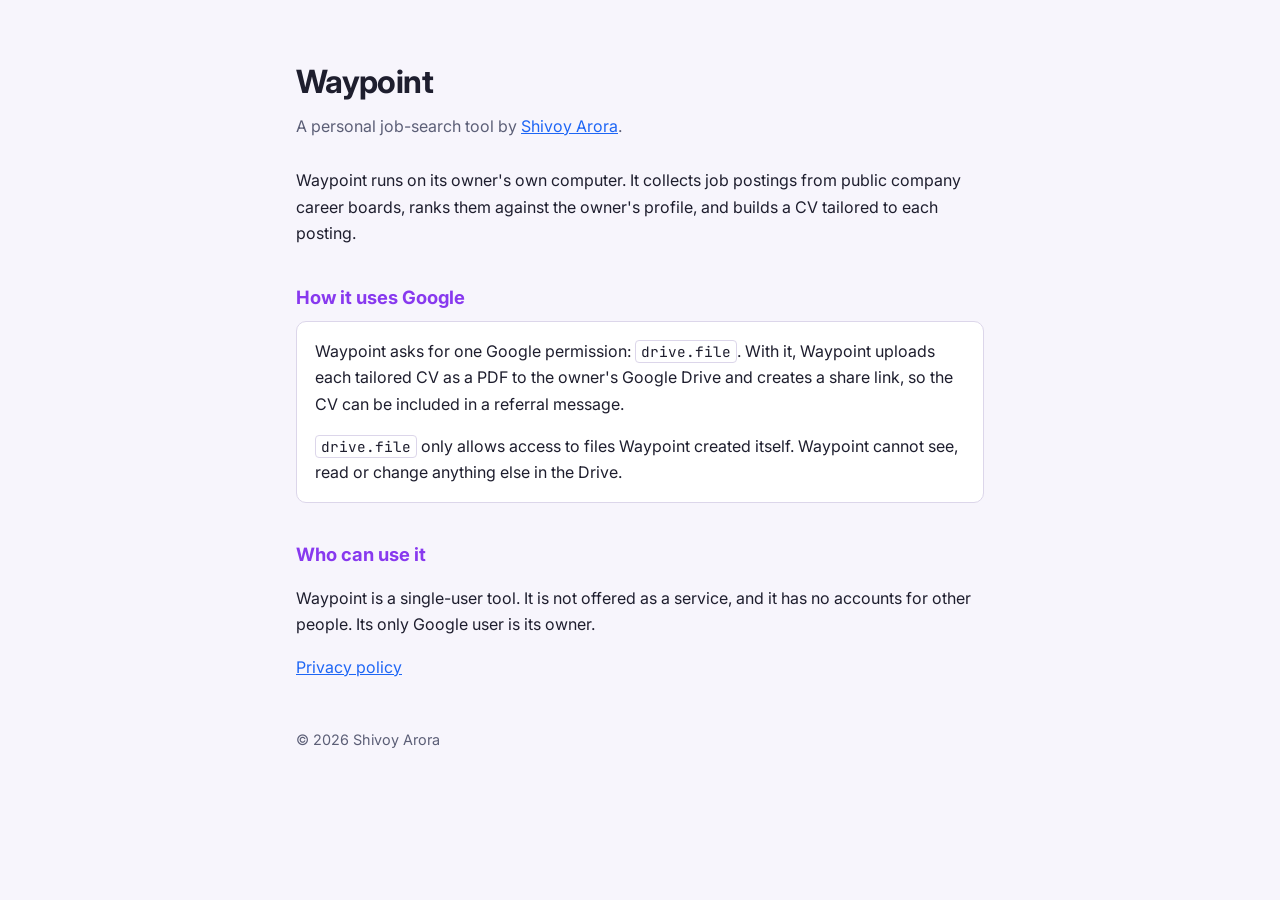
==== waypoint/index.html @ 2fb891a8 "Add Waypoint homepage and privacy policy for its Google OAuth consent screen" ====
<!DOCTYPE html>
<html lang="en">
<head>
<meta charset="utf-8">
<meta name="viewport" content="width=device-width, initial-scale=1">
<title>Waypoint</title>
<meta name="description" content="Waypoint is a personal, self-hosted job-search tool that tailors a CV to each posting and saves it to the owner's Google Drive.">
<link rel="icon" href="../favicon.svg" type="image/svg+xml">
<link href="https://fonts.googleapis.com/css2?family=Inter:wght@400;600;700&family=JetBrains+Mono&display=swap" rel="stylesheet">
<link rel="stylesheet" href="style.css">
</head>
<body>
<main>
  <h1>Waypoint</h1>
  <p class="sub">A personal job-search tool by <a href="https://arorashivoy.github.io/">Shivoy Arora</a>.</p>

  <p>Waypoint runs on its owner's own computer. It collects job postings from public company career boards,
  ranks them against the owner's profile, and builds a CV tailored to each posting.</p>

  <h2>How it uses Google</h2>
  <div class="card">
    <p style="margin-top:0">Waypoint asks for one Google permission: <code>drive.file</code>. With it, Waypoint uploads each
    tailored CV as a PDF to the owner's Google Drive and creates a share link, so the CV can be included in a
    referral message.</p>
    <p style="margin-bottom:0"><code>drive.file</code> only allows access to files Waypoint created itself. Waypoint cannot see,
    read or change anything else in the Drive.</p>
  </div>

  <h2>Who can use it</h2>
  <p>Waypoint is a single-user tool. It is not offered as a service, and it has no accounts for other people. Its
  only Google user is its owner.</p>

  <p><a href="privacy.html">Privacy policy</a></p>

  <footer>© 2026 Shivoy Arora</footer>
</main>
</body>
</html>
---- waypoint/style.css ----
:root {
  --bg: #1e1e2e; --surface: #262637; --border: #3a3a52;
  --text: #cdd6f4; --muted: #a6adc8; --accent: #cba6f7; --link: #89b4fa;
}
@media (prefers-color-scheme: light) {
  :root:not([data-theme="dark"]) {
    --bg: #f7f5fc; --surface: #ffffff; --border: #dcd6ea;
    --text: #1e1e2e; --muted: #5c5f77; --accent: #8839ef; --link: #1e66f5;
  }
}
* { box-sizing: border-box; }
body {
  margin: 0; background: var(--bg); color: var(--text);
  font: 16px/1.65 Inter, system-ui, -apple-system, sans-serif;
}
main { max-width: 720px; margin: 0 auto; padding: 56px 16px 80px; }
h1 { font-size: 2rem; letter-spacing: -0.02em; margin: 0 0 4px; }
h2 { font-size: 1.15rem; margin: 36px 0 8px; color: var(--accent); }
p, li { color: var(--text); }
.sub { color: var(--muted); margin: 0 0 28px; }
a { color: var(--link); }
code { font-family: "JetBrains Mono", ui-monospace, monospace; font-size: 0.9em; background: var(--surface); border: 1px solid var(--border); border-radius: 4px; padding: 1px 5px; }
.card { background: var(--surface); border: 1px solid var(--border); border-radius: 10px; padding: 16px 18px; }
footer { margin-top: 48px; color: var(--muted); font-size: 0.9rem; }
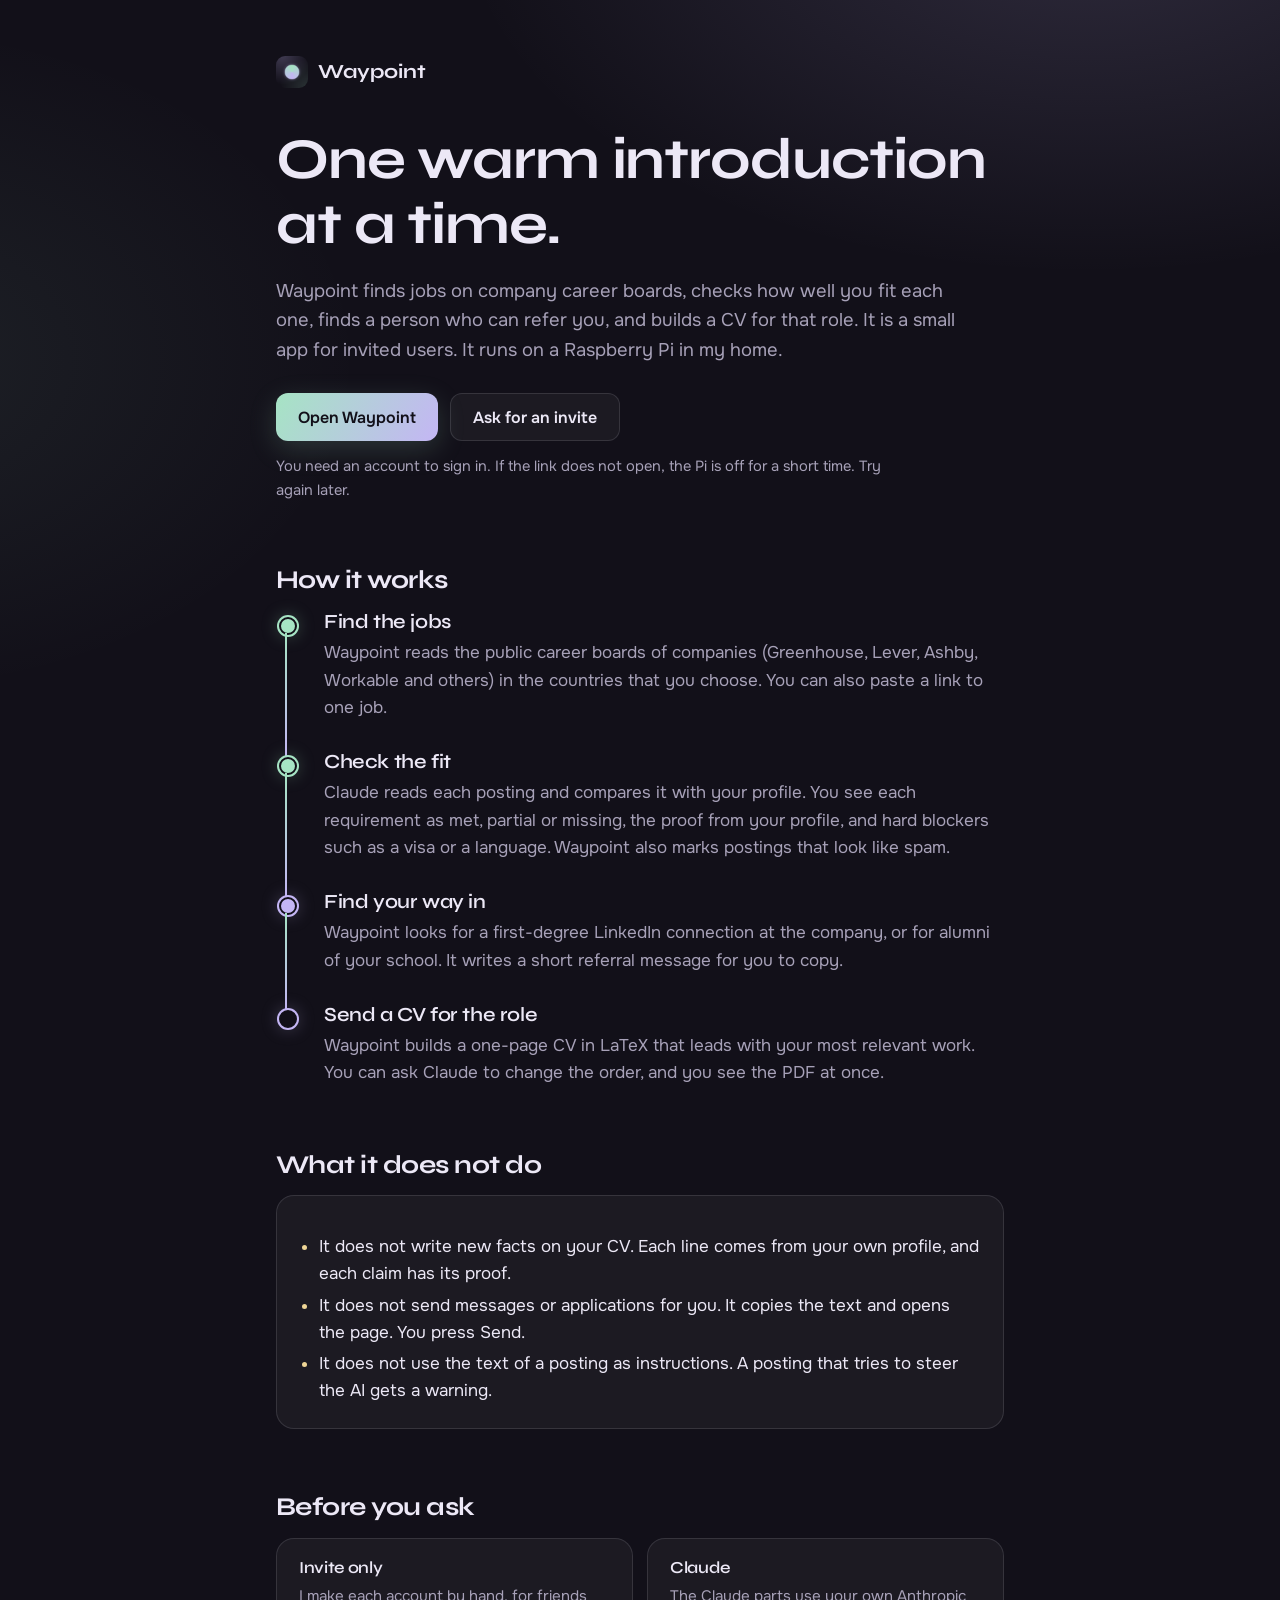
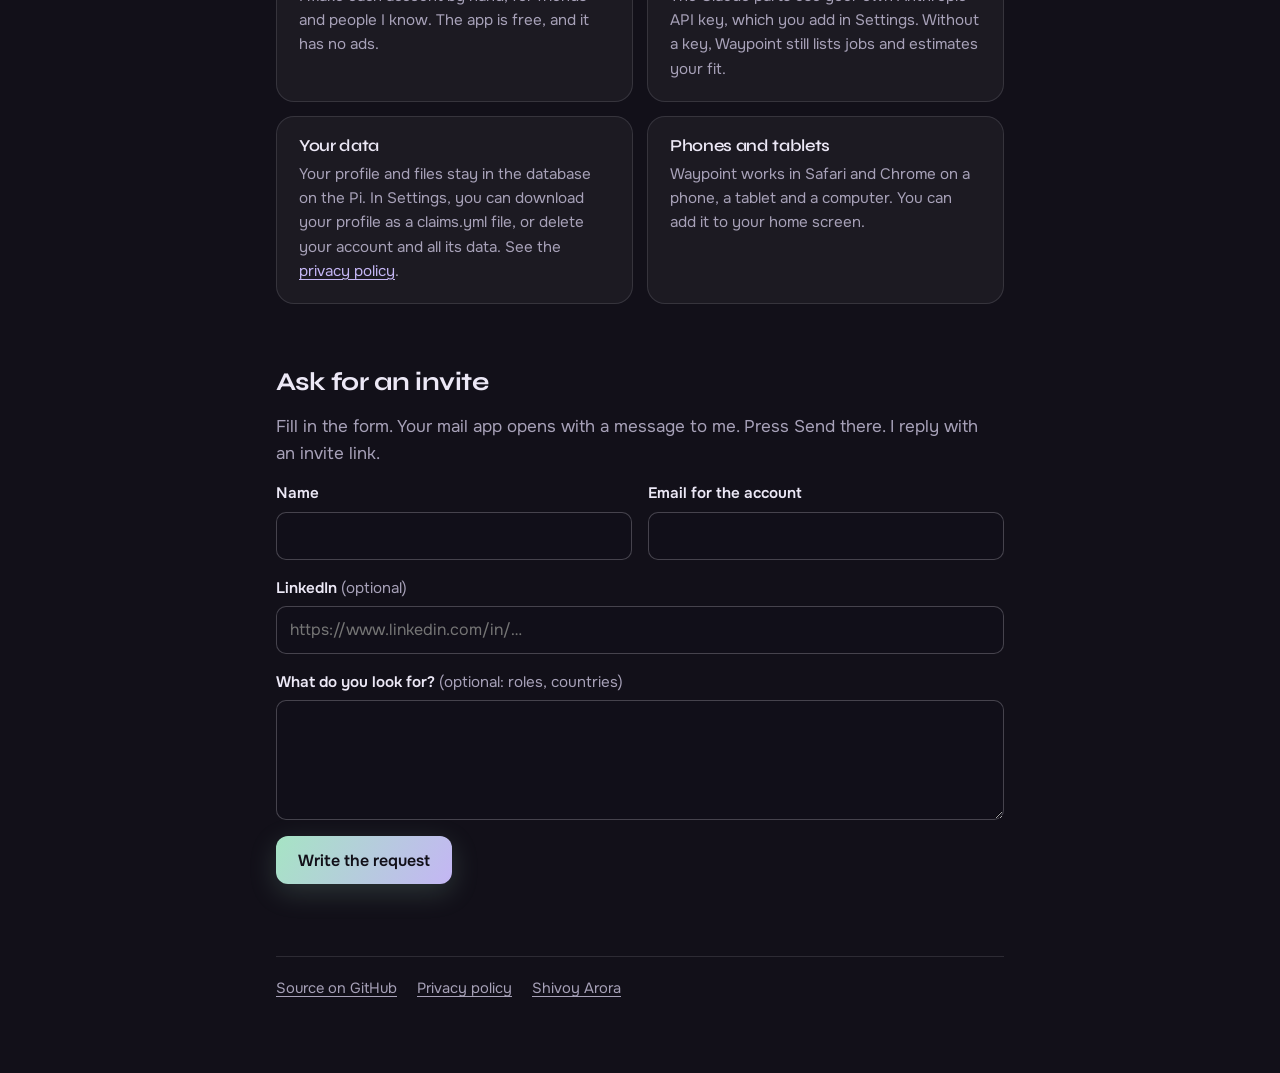
==== commit 3bdd08ce: "Describe the multi-user Waypoint and add it to the projects The Waypoint page now explains the app, " ====
--- a/waypoint/index.html
+++ b/waypoint/index.html
@@ -4,35 +4,115 @@
 <meta charset="utf-8">
 <meta name="viewport" content="width=device-width, initial-scale=1">
 <title>Waypoint</title>
-<meta name="description" content="Waypoint is a personal, self-hosted job-search tool that tailors a CV to each posting and saves it to the owner's Google Drive.">
-<link rel="icon" href="../favicon.svg" type="image/svg+xml">
-<link href="https://fonts.googleapis.com/css2?family=Inter:wght@400;600;700&family=JetBrains+Mono&display=swap" rel="stylesheet">
+<meta name="description" content="Waypoint finds jobs on company career boards, checks your fit, finds a person who can refer you, and builds a CV for each role. Invite only, by Shivoy Arora.">
+<meta property="og:title" content="Waypoint">
+<meta property="og:description" content="A job search that starts with a warm introduction. Invite only.">
+<meta name="theme-color" content="#121019">
+<link rel="icon" href="icon.png" type="image/png">
+<link rel="preload" href="fonts/Syne-latin-variable.woff2" as="font" type="font/woff2" crossorigin>
 <link rel="stylesheet" href="style.css">
 </head>
 <body>
 <main>
-  <h1>Waypoint</h1>
-  <p class="sub">A personal job-search tool by <a href="https://arorashivoy.github.io/">Shivoy Arora</a>.</p>
+  <a class="brand" href="./"><img src="icon.png" alt="" width="32" height="32">Waypoint</a>
 
-  <p>Waypoint runs on its owner's own computer. It collects job postings from public company career boards,
-  ranks them against the owner's profile, and builds a CV tailored to each posting.</p>
+  <h1>One warm introduction at a time.</h1>
+  <p class="lede">Waypoint finds jobs on company career boards, checks how well you fit each one, finds a person who can refer you, and builds a CV for that role. It is a small app for invited users. It runs on a Raspberry Pi in my home.</p>
+  <div class="actions">
+    <a class="btn go" href="https://waypoint.shares.zrok.io/">Open Waypoint</a>
+    <a class="btn" href="#invite">Ask for an invite</a>
+  </div>
+  <p class="note">You need an account to sign in. If the link does not open, the Pi is off for a short time. Try again later.</p>
 
-  <h2>How it uses Google</h2>
+  <h2>How it works</h2>
+  <ol class="route">
+    <li>
+      <h3>Find the jobs</h3>
+      <p>Waypoint reads the public career boards of companies (Greenhouse, Lever, Ashby, Workable and others) in the countries that you choose. You can also paste a link to one job.</p>
+    </li>
+    <li>
+      <h3>Check the fit</h3>
+      <p>Claude reads each posting and compares it with your profile. You see each requirement as met, partial or missing, the proof from your profile, and hard blockers such as a visa or a language. Waypoint also marks postings that look like spam.</p>
+    </li>
+    <li>
+      <h3>Find your way in</h3>
+      <p>Waypoint looks for a first-degree LinkedIn connection at the company, or for alumni of your school. It writes a short referral message for you to copy.</p>
+    </li>
+    <li>
+      <h3>Send a CV for the role</h3>
+      <p>Waypoint builds a one-page CV in LaTeX that leads with your most relevant work. You can ask Claude to change the order, and you see the PDF at once.</p>
+    </li>
+  </ol>
+
+  <h2>What it does not do</h2>
   <div class="card">
-    <p style="margin-top:0">Waypoint asks for one Google permission: <code>drive.file</code>. With it, Waypoint uploads each
-    tailored CV as a PDF to the owner's Google Drive and creates a share link, so the CV can be included in a
-    referral message.</p>
-    <p style="margin-bottom:0"><code>drive.file</code> only allows access to files Waypoint created itself. Waypoint cannot see,
-    read or change anything else in the Drive.</p>
+    <ul class="never">
+      <li>It does not write new facts on your CV. Each line comes from your own profile, and each claim has its proof.</li>
+      <li>It does not send messages or applications for you. It copies the text and opens the page. You press Send.</li>
+      <li>It does not use the text of a posting as instructions. A posting that tries to steer the AI gets a warning.</li>
+    </ul>
   </div>
 
-  <h2>Who can use it</h2>
-  <p>Waypoint is a single-user tool. It is not offered as a service, and it has no accounts for other people. Its
-  only Google user is its owner.</p>
+  <h2>Before you ask</h2>
+  <div class="facts">
+    <div class="card">
+      <h3>Invite only</h3>
+      <p>I make each account by hand, for friends and people I know. The app is free, and it has no ads.</p>
+    </div>
+    <div class="card">
+      <h3>Claude</h3>
+      <p>The Claude parts use your own Anthropic API key, which you add in Settings. Without a key, Waypoint still lists jobs and estimates your fit.</p>
+    </div>
+    <div class="card">
+      <h3>Your data</h3>
+      <p>Your profile and files stay in the database on the Pi. In Settings, you can download your profile as a claims.yml file, or delete your account and all its data. See the <a href="privacy.html">privacy policy</a>.</p>
+    </div>
+    <div class="card">
+      <h3>Phones and tablets</h3>
+      <p>Waypoint works in Safari and Chrome on a phone, a tablet and a computer. You can add it to your home screen.</p>
+    </div>
+  </div>
 
-  <p><a href="privacy.html">Privacy policy</a></p>
+  <h2 id="invite">Ask for an invite</h2>
+  <p class="soft">Fill in the form. Your mail app opens with a message to me. Press Send there. I reply with an invite link.</p>
+  <form id="invite-form" action="mailto:shivoy1183@gmail.com?subject=Waypoint%20invite%20request" method="post" enctype="text/plain">
+    <div class="two">
+      <label>Name<input name="name" autocomplete="name" required></label>
+      <label>Email for the account<input name="email" type="email" autocomplete="email" required></label>
+    </div>
+    <label><span class="l">LinkedIn <em>(optional)</em></span><input name="linkedin" type="url" inputmode="url" placeholder="https://www.linkedin.com/in/…"></label>
+    <label><span class="l">What do you look for? <em>(optional: roles, countries)</em></span><textarea name="note"></textarea></label>
+    <button class="btn go" type="submit">Write the request</button>
+    <p class="sent" id="sent" role="status">Your mail app has the request. Press Send there. If no mail app opened, write to <a href="mailto:shivoy1183@gmail.com">shivoy1183@gmail.com</a>.</p>
+  </form>
 
-  <footer>© 2026 Shivoy Arora</footer>
+  <footer>
+    <a href="https://github.com/arorashivoy/waypoint">Source on GitHub</a>
+    <a href="privacy.html">Privacy policy</a>
+    <a href="https://arorashivoy.github.io/">Shivoy Arora</a>
+  </footer>
 </main>
+<script>
+  // Builds the mail in the visitor's own mail app. Nothing goes to a server.
+  document.getElementById('invite-form').addEventListener('submit', function (e) {
+    e.preventDefault();
+    var f = e.target;
+    if (!f.reportValidity()) return;
+    var v = function (n) { return f.elements[n].value.trim(); };
+    var body = [
+      'Hi Shivoy,',
+      '',
+      'Please send me an invite to Waypoint.',
+      '',
+      'Name: ' + v('name'),
+      'Email for the account: ' + v('email'),
+      v('linkedin') ? 'LinkedIn: ' + v('linkedin') : '',
+      v('note') ? '\nWhat I look for:\n' + v('note') : '',
+    ].filter(function (l, i) { return l !== '' || i < 4; }).join('\n');
+    var subject = 'Waypoint invite request from ' + v('name');
+    window.location.href = 'mailto:shivoy1183@gmail.com?subject=' + encodeURIComponent(subject) + '&body=' + encodeURIComponent(body);
+    document.getElementById('sent').classList.add('on');
+  });
+</script>
 </body>
 </html>
--- a/waypoint/style.css
+++ b/waypoint/style.css
@@ -1,24 +1,119 @@
+/* Waypoint pages: the look of the app itself (night ground, mint and lavender, Syne and Onest). */
+@font-face { font-family: "Syne"; src: url("fonts/Syne-latin-variable.woff2") format("woff2"); font-weight: 400 800; font-display: swap; }
+@font-face { font-family: "Onest"; src: url("fonts/Onest-latin-variable.woff2") format("woff2"); font-weight: 100 900; font-display: swap; }
+
 :root {
-  --bg: #1e1e2e; --surface: #262637; --border: #3a3a52;
-  --text: #cdd6f4; --muted: #a6adc8; --accent: #cba6f7; --link: #89b4fa;
+  color-scheme: dark;
+  --night: #121019;
+  --raise: #1a1724;
+  --glass: rgba(255, 255, 255, 0.045);
+  --edge: rgba(236, 232, 246, 0.12);
+  --field: rgba(236, 232, 246, 0.24);
+  --text: #ece8f6;
+  --soft: #a7a1b8;
+  --mint: #a6e4c4;
+  --lav: #c4b6f4;
+  --butter: #eed596;
+  --ink-on: #121019;
+  --head: "Syne", "Avenir Next", sans-serif;
+  --body: "Onest", "Avenir Next", system-ui, sans-serif;
 }
-@media (prefers-color-scheme: light) {
-  :root:not([data-theme="dark"]) {
-    --bg: #f7f5fc; --surface: #ffffff; --border: #dcd6ea;
-    --text: #1e1e2e; --muted: #5c5f77; --accent: #8839ef; --link: #1e66f5;
-  }
+
+* { box-sizing: border-box; }
+html { -webkit-text-size-adjust: 100%; }
+body {
+  margin: 0; color: var(--text); font: 17px/1.6 var(--body);
+  background:
+    radial-gradient(900px 520px at 85% -10%, rgba(196, 182, 244, 0.16), transparent 70%),
+    radial-gradient(700px 480px at -10% 40%, rgba(166, 228, 196, 0.08), transparent 70%),
+    var(--night);
+  background-attachment: fixed;
 }
-* { box-sizing: border-box; }
-body {
-  margin: 0; background: var(--bg); color: var(--text);
-  font: 16px/1.65 Inter, system-ui, -apple-system, sans-serif;
+main { max-width: 760px; margin: 0 auto; padding: 56px 16px 72px; }
+a { color: var(--lav); text-underline-offset: 3px; }
+a:hover { color: var(--mint); }
+:focus-visible { outline: 3px solid var(--lav); outline-offset: 3px; border-radius: 6px; }
+
+h1, h2, h3 { font-family: var(--head); line-height: 1.12; letter-spacing: -0.02em; margin: 0; }
+h1 { font-size: clamp(2.25rem, 7vw, 3.6rem); font-weight: 700; }
+h2 { font-size: 1.6rem; font-weight: 700; margin: 64px 0 16px; }
+h3 { font-size: 1.25rem; font-weight: 600; }
+p { margin: 0 0 14px; max-width: 64ch; }
+.sub, .soft { color: var(--soft); }
+code { font-family: ui-monospace, "SF Mono", Menlo, monospace; font-size: 0.88em; background: var(--glass); border: 1px solid var(--edge); border-radius: 6px; padding: 1px 6px; }
+ul { padding-left: 1.2em; }
+li { margin: 4px 0; max-width: 64ch; }
+
+/* Brand line */
+.brand { display: inline-flex; align-items: center; gap: 10px; font-family: var(--head); font-weight: 700; font-size: 1.25rem; color: var(--text); text-decoration: none; margin-bottom: 40px; }
+.brand img { width: 32px; height: 32px; border-radius: 9px; }
+
+/* Hero */
+.lede { font-size: 1.15rem; color: var(--soft); margin: 20px 0 28px; max-width: 58ch; }
+.actions { display: flex; flex-wrap: wrap; gap: 12px; }
+.btn {
+  display: inline-flex; align-items: center; justify-content: center; min-height: 48px; padding: 0 22px;
+  border-radius: 12px; font: 600 1rem var(--body); text-decoration: none; cursor: pointer;
+  border: 1px solid var(--edge); background: var(--glass); color: var(--text);
 }
-main { max-width: 720px; margin: 0 auto; padding: 56px 16px 80px; }
-h1 { font-size: 2rem; letter-spacing: -0.02em; margin: 0 0 4px; }
-h2 { font-size: 1.15rem; margin: 36px 0 8px; color: var(--accent); }
-p, li { color: var(--text); }
-.sub { color: var(--muted); margin: 0 0 28px; }
-a { color: var(--link); }
-code { font-family: "JetBrains Mono", ui-monospace, monospace; font-size: 0.9em; background: var(--surface); border: 1px solid var(--border); border-radius: 4px; padding: 1px 5px; }
-.card { background: var(--surface); border: 1px solid var(--border); border-radius: 10px; padding: 16px 18px; }
-footer { margin-top: 48px; color: var(--muted); font-size: 0.9rem; }
+.btn:hover { background: rgba(255, 255, 255, 0.08); color: var(--text); }
+.btn.go { border: 0; color: var(--ink-on); background: linear-gradient(120deg, var(--mint), var(--lav)); box-shadow: 0 8px 28px rgba(166, 228, 196, 0.18); }
+.btn.go:hover { color: var(--ink-on); filter: brightness(1.05); }
+.note { font-size: 0.92rem; color: var(--soft); margin-top: 14px; }
+
+/* The route: the one picture of the page. The stops are the steps of the app, in order. */
+.route { list-style: none; margin: 8px 0 0; padding: 0; position: relative; }
+/* The line runs from each stop to the next one, and ends at the last stop. */
+.route li:not(:last-child)::after {
+  content: ""; position: absolute; left: 9px; top: 22px; bottom: -6px; width: 2px;
+  background: linear-gradient(var(--mint), var(--lav));
+  transform-origin: top; animation: draw 0.45s ease-out both;
+}
+.route li:nth-child(2)::after { animation-delay: 0.35s; }
+.route li:nth-child(3)::after { animation-delay: 0.7s; }
+.route li { position: relative; padding: 0 0 30px 48px; margin: 0; max-width: none; }
+.route li:last-child { padding-bottom: 0; }
+.route li::before {
+  content: ""; position: absolute; left: 3px; top: 6px; width: 14px; height: 14px; border-radius: 50%;
+  border: 2px solid var(--night); background: var(--mint); box-shadow: 0 0 0 2px var(--mint), 0 0 18px rgba(166, 228, 196, 0.35);
+}
+.route li:nth-child(n+3)::before { background: var(--lav); box-shadow: 0 0 0 2px var(--lav), 0 0 18px rgba(196, 182, 244, 0.35); }
+.route li:last-child::before { background: var(--night); }
+.route h3 { margin-bottom: 6px; }
+.route p { color: var(--soft); margin: 0; }
+@keyframes draw { from { transform: scaleY(0); } to { transform: scaleY(1); } }
+
+/* Plain boxes */
+.card { background: var(--glass); border: 1px solid var(--edge); border-radius: 18px; padding: 20px 22px; }
+.card p:last-child, .card ul:last-child { margin-bottom: 0; }
+.facts { display: grid; grid-template-columns: repeat(auto-fit, minmax(260px, 1fr)); gap: 14px; }
+.facts .card h3 { font-size: 1.05rem; margin-bottom: 6px; }
+.facts .card p { color: var(--soft); font-size: 0.95rem; }
+.never li::marker { color: var(--butter); }
+
+/* The invite form */
+form { display: grid; gap: 16px; }
+.two { display: grid; grid-template-columns: 1fr 1fr; gap: 16px; }
+label { display: grid; gap: 6px; font-weight: 600; font-size: 0.95rem; }
+label em { font-style: normal; font-weight: 400; color: var(--soft); }
+input, textarea {
+  width: 100%; font: 16px/1.5 var(--body); color: var(--text); background: rgba(18, 16, 25, 0.6);
+  border: 1px solid var(--field); border-radius: 10px; padding: 11px 13px;
+}
+textarea { min-height: 120px; resize: vertical; }
+input:focus, textarea:focus { outline: none; border-color: var(--lav); box-shadow: 0 0 0 3px rgba(196, 182, 244, 0.25); }
+form .btn { justify-self: start; }
+.sent { display: none; color: var(--mint); margin: 4px 0 0; }
+.sent.on { display: block; }
+
+footer { margin-top: 72px; padding-top: 20px; border-top: 1px solid var(--edge); color: var(--soft); font-size: 0.92rem; display: flex; flex-wrap: wrap; gap: 8px 20px; }
+footer a { color: var(--soft); }
+
+@media (max-width: 560px) {
+  main { padding-top: 32px; }
+  .two { grid-template-columns: 1fr; }
+  .btn { flex: 1 1 100%; }
+}
+@media (prefers-reduced-motion: reduce) {
+  .route li::after { animation: none; }
+}
